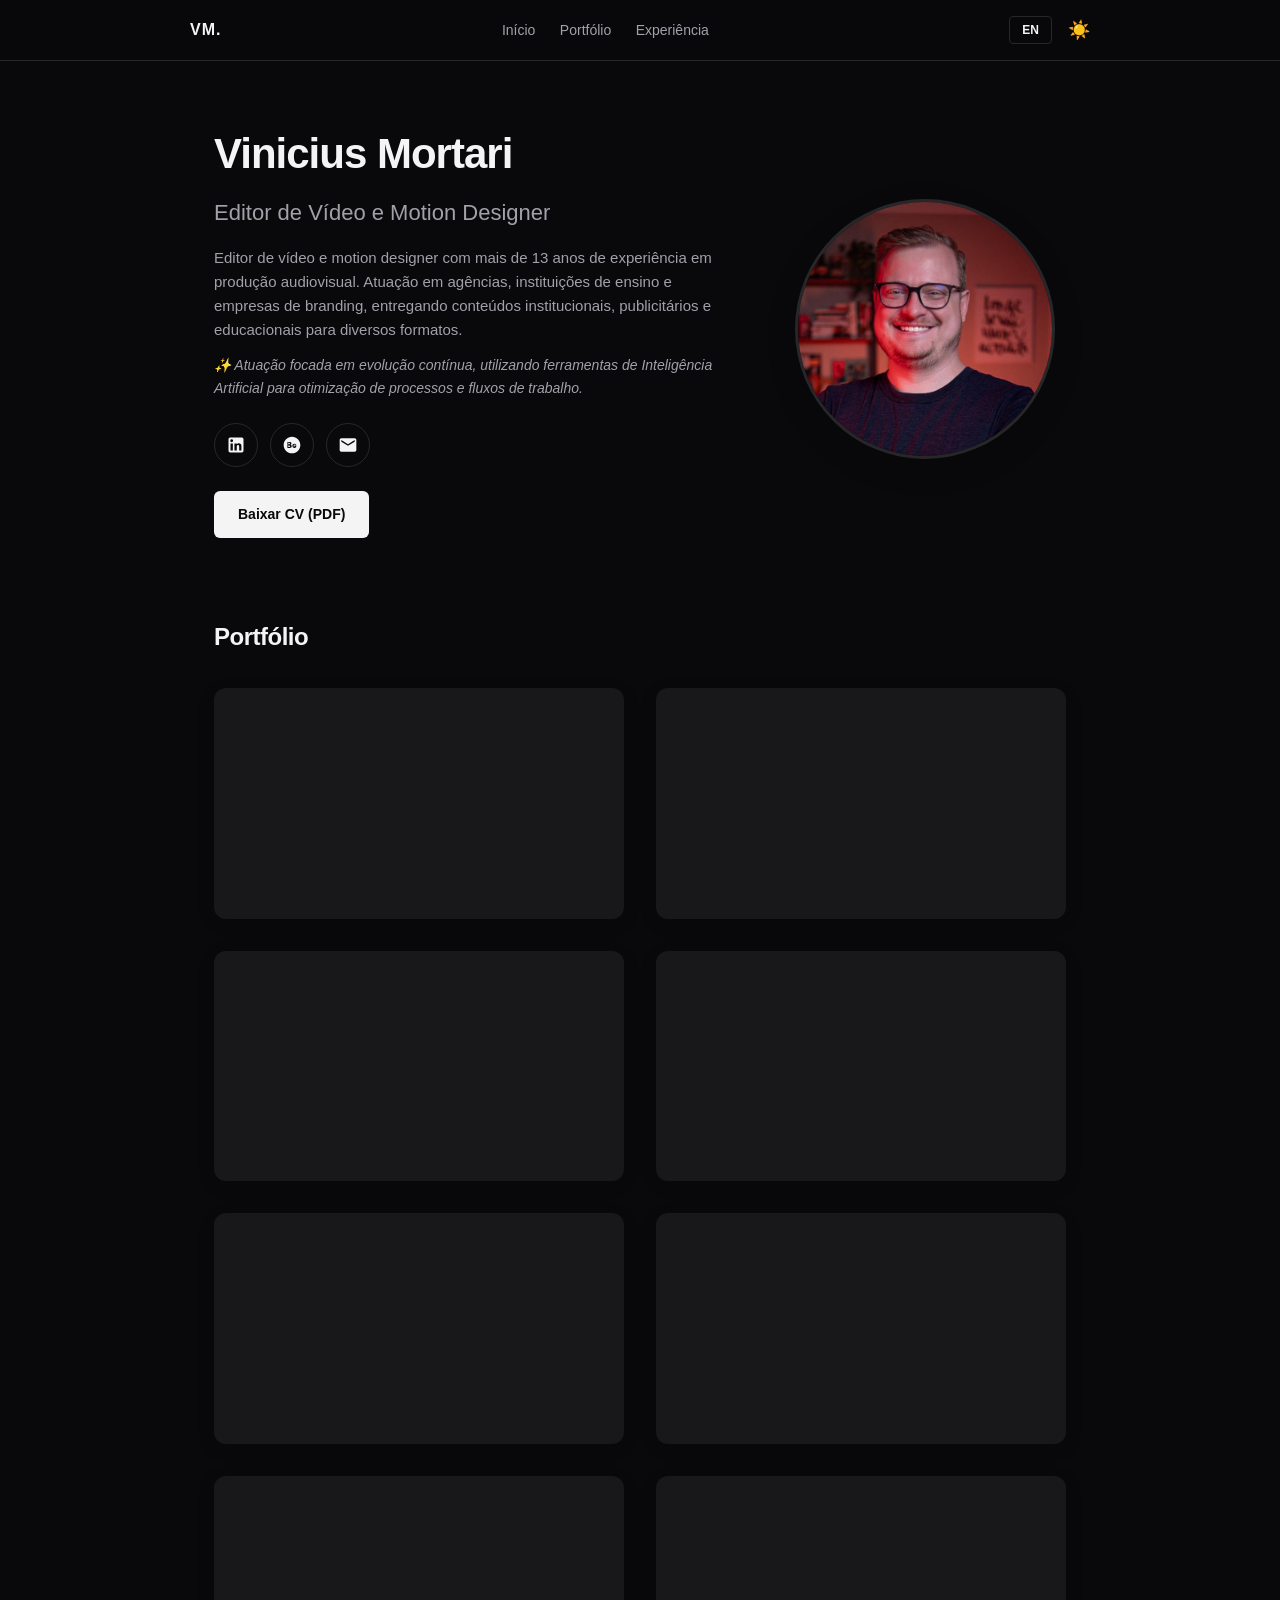
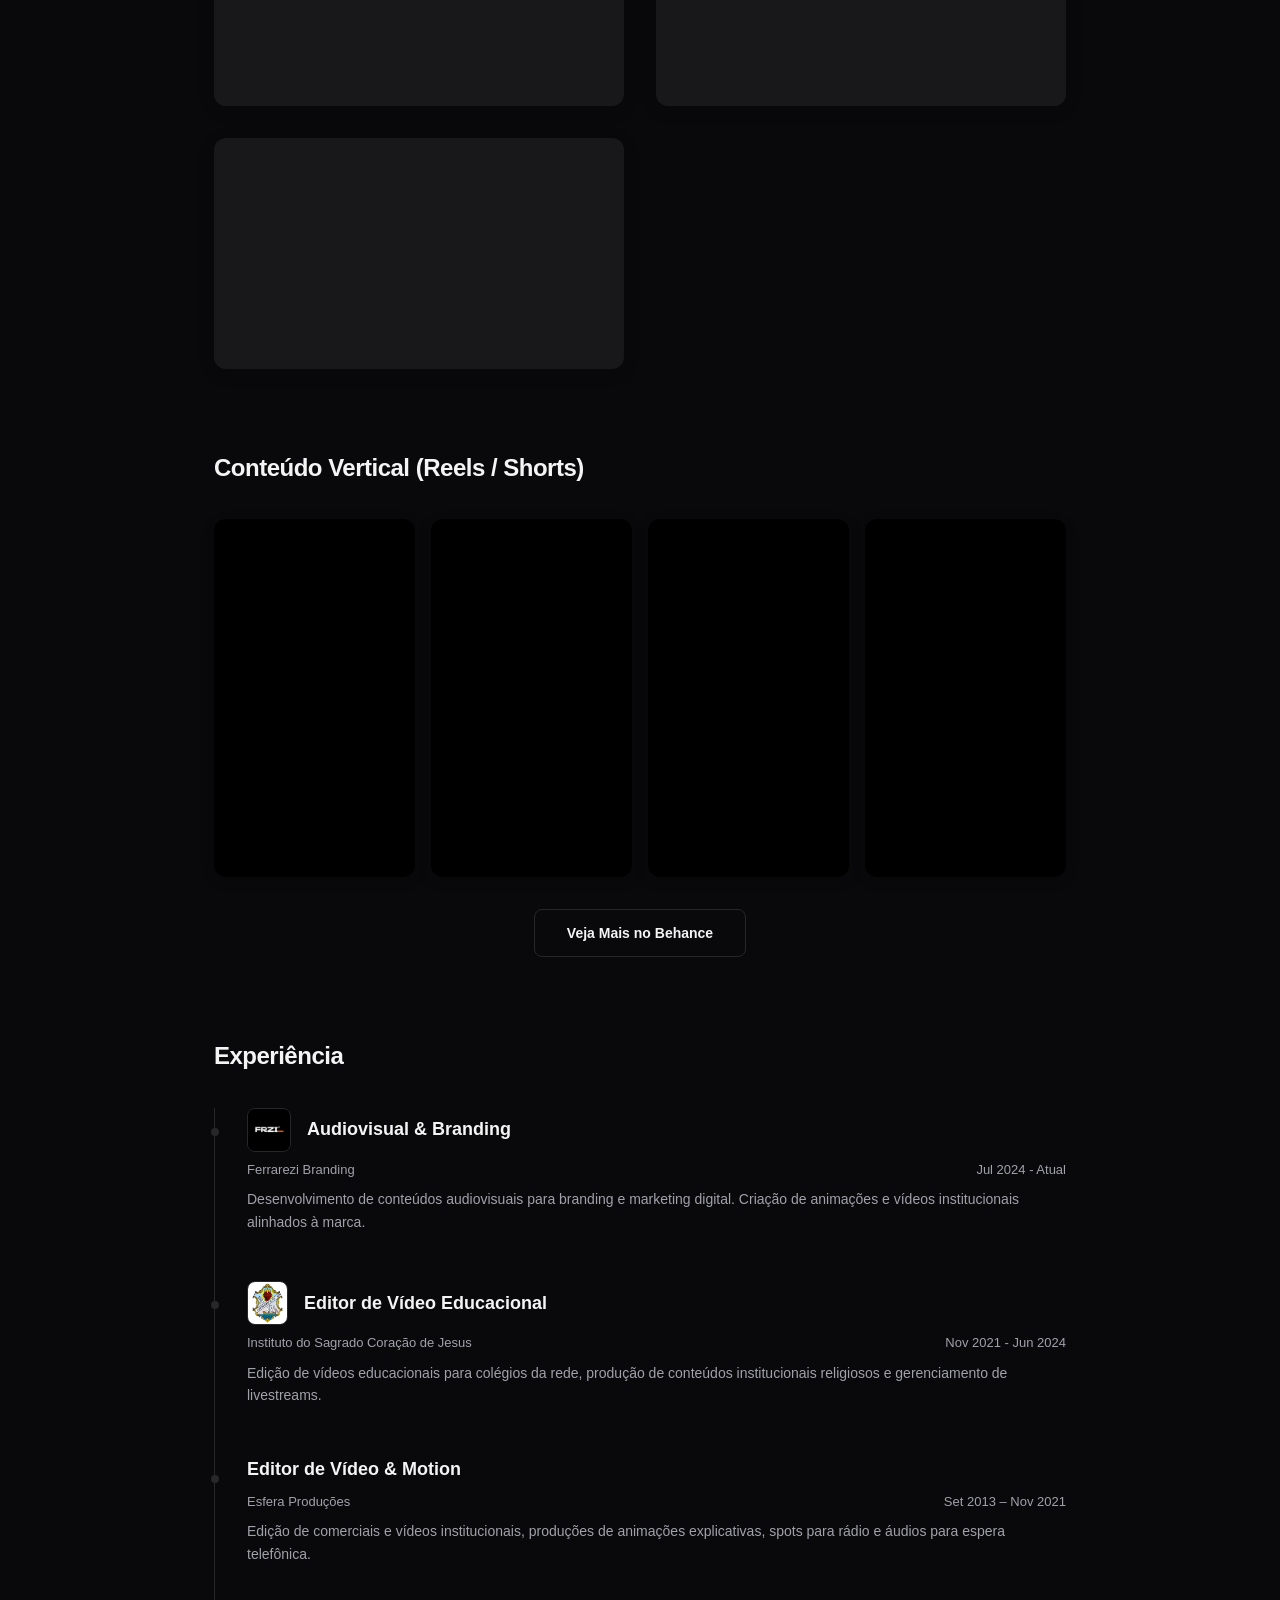
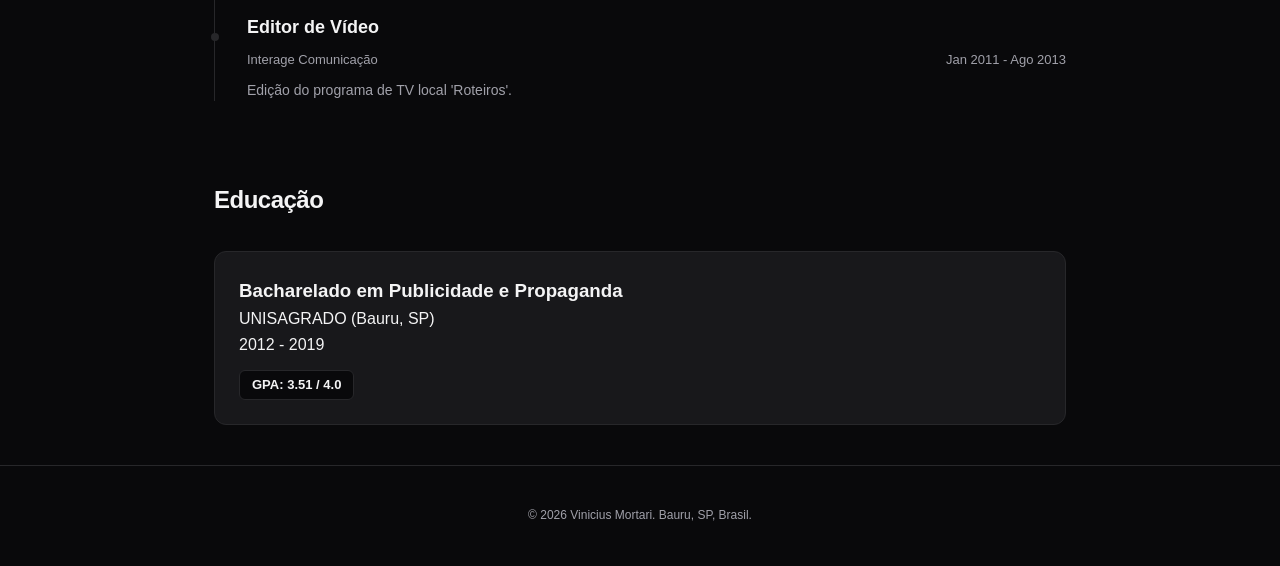
==== index.html @ b8428b9f "feat: add initial JavaScript and CSS files for portfolio website - Implemented language toggle funct" ====
<!DOCTYPE html>
<html lang="pt-BR" class="dark">
<head>
    <meta charset="UTF-8">
    <meta name="viewport" content="width=device-width, initial-scale=1.0">
    <title>Vinicius Mortari | Portfolio</title>
    <link rel="stylesheet" href="style.css">
</head>
<body>

    <header class="navbar">
        <div class="nav-container">
            <span class="logo">VM.</span>
            <nav class="nav-links">
                <a href="#hero" id="menu-home">Início</a>
                <a href="#portfolio" id="menu-portfolio">Portfólio</a>
                <a href="#experience" id="menu-experience">Experiência</a>
            </nav>
            <div class="controls">
                <button id="lang-toggle" class="btn-secondary">EN</button>
                <button id="theme-toggle" class="btn-icon">☀️</button>
            </div>
        </div>
    </header>

    <main class="container">
        
        <section id="hero" class="hero section-fade">
            <div class="hero-grid-layout">
                <div class="hero-text">
                    <h1 id="hero-title">Vinicius Mortari</h1>
                    <p id="hero-subtitle" class="subtitle">Editor de Vídeo e Motion Designer</p>
                    <p id="hero-summary" class="summary">
                        Editor de vídeo e motion designer com mais de 13 anos de experiência em produção audiovisual. Atuação em agências, instituições de ensino e empresas de branding, entregando conteúdos institucionais, publicitários e educacionais para diversos formatos.
                    </p>
                    <p id="hero-ia" class="ia-text">
                        ✨ Atuação focada em evolução contínua, utilizando ferramentas de Inteligência Artificial para otimização de processos e fluxos de trabalho.
                    </p>
                    
                    <div class="social-buttons">
                        <a href="http://www.linkedin.com/in/%20vinicius-mortari" target="_blank" class="btn-social" title="LinkedIn">
                            <svg viewBox="0 0 24 24"><path d="M19 3a2 2 0 0 1 2 2v14a2 2 0 0 1-2 2H5a2 2 0 0 1-2-2V5a2 2 0 0 1 2-2h14m-.5 15.5v-5.3a3.26 3.26 0 0 0-3.26-3.26c-.85 0-1.84.52-2.32 1.3v-1.11h-2.8v8.37h2.8v-4.67c0-.25.015-.51.09-.69.2-.5.65-1 1.41-1 1 0 1.39.75 1.39 1.86v4.5h2.8M6.81 8.56a1.68 1.68 0 0 0 1.68-1.68c0-.93-.75-1.69-1.68-1.69a1.69 1.69 0 0 0-1.69 1.69c0 .93.76 1.68 1.69 1.68m1.39 9.94v-8.37h-2.8v8.37h2.8z"/></svg>
                        </a>
                        <a href="https://www.behance.net/viniciusmortari" target="_blank" class="btn-social" title="Behance">
                            <svg viewBox="0 0 24 24"><path d="M22 12c0-5.52-4.48-10-10-10S2 6.48 2 12s4.48 10 10 10 10-4.48 10-10zM9.13 15.5H6.5v-7h2.63c1.55 0 2.25.75 2.25 1.75 0 .81-.44 1.38-1.19 1.56.94.19 1.44.81 1.44 1.81 0 1.13-.75 1.88-2.5 1.88zm8.06-2c0 1.25-.81 2.06-2.31 2.06-1.63 0-2.44-1.06-2.44-2.56 0-1.69.94-2.56 2.5-2.56 1.5 0 2.25.88 2.25 2.19h-3.69c0 .69.38 1.06 1.13 1.06.56 0 .88-.25.94-.69h.62zm-1.81-2.19c-.63 0-1 .31-1.06.94h2.06c0-.63-.37-.94-1-.94zM7.5 9.44v1.69h1c.69 0 1.06-.25 1.06-.81s-.38-.88-1.06-.88H7.5zm0 2.63V14.5h1.13c.75 0 1.19-.31 1.19-.94s-.44-.94-1.19-.94H7.5zm6.5-2.13h3.5v-.5h-3.5v-.5z"/></svg>
                        </a>
                        <a href="mailto:vmortari1@gmail.com" class="btn-social" title="Email">
                            <svg viewBox="0 0 24 24"><path d="M20 4H4c-1.1 0-1.99.9-1.99 2L2 18c0 1.1.9 2 2 2h16c1.1 0 2-.9 2-2V6c0-1.1-.9-2-2-2zm0 4l-8 5-8-5V6l8 5 8-5v2z"/></svg>
                        </a>
                    </div>
                    
                    <div class="cta-area">
                        <a id="cv-download" href="CURRICULO VINICIUS MORTARI PT-BR.pdf" download class="btn-primary">Baixar CV (PDF)</a>
                    </div>
                </div>
                <div class="hero-image-container">
                    <img src="perfil.png" alt="Vinicius Mortari" class="profile-img">
                </div>
            </div>
        </section>

        <section id="portfolio" class="portfolio section-fade">
            <h2 class="section-title" id="title-portfolio">Portfólio</h2>
            <div class="video-grid">
                <div class="video-container"><iframe src="https://www.youtube.com/embed/u_07-iX3cSE" allowfullscreen></iframe></div>
                <div class="video-container"><iframe src="https://www.youtube.com/embed/w677gJxGtpk" allowfullscreen></iframe></div>
                <div class="video-container"><iframe src="https://www.youtube.com/embed/IKOVL453Inc" allowfullscreen></iframe></div>
                <div class="video-container"><iframe src="https://www.youtube.com/embed/OimlVBDlj-g" allowfullscreen></iframe></div>
                <div class="video-container"><iframe src="https://www.youtube.com/embed/0wDun1YPsx0" allowfullscreen></iframe></div>
                <div class="video-container"><iframe src="https://www.youtube.com/embed/qpW9JSvvTech" allowfullscreen></iframe></div>
                <div class="video-container"><iframe src="https://www.youtube.com/embed/2f-5xvDmAp0" allowfullscreen></iframe></div>
                <div class="video-container"><iframe src="https://www.youtube.com/embed/OyKuP7ICm9Y" allowfullscreen></iframe></div>
                <div class="video-container"><iframe src="https://www.youtube.com/embed/8KquVuI4Ayg" allowfullscreen></iframe></div>
            </div>
        </section>

        <section class="vertical-portfolio section-fade">
            <h2 class="section-title" id="title-vertical">Conteúdo Vertical (Reels / Shorts)</h2>
            <div class="vimeo-grid">
                <div class="vimeo-container"><iframe src="https://player.vimeo.com/video/1115678721" allowfullscreen></iframe></div>
                <div class="vimeo-container"><iframe src="https://player.vimeo.com/video/1115678838" allowfullscreen></iframe></div>
                <div class="vimeo-container"><iframe src="https://player.vimeo.com/video/1115679079" allowfullscreen></iframe></div>
                <div class="vimeo-container"><iframe src="https://player.vimeo.com/video/1115679170" allowfullscreen></iframe></div>
            </div>
            <div class="see-more-container">
                <a href="https://www.behance.net/viniciusmortari" target="_blank" class="btn-secondary-large" id="btn-see-more">Veja Mais no Behance</a>
            </div>
        </section>

        <section id="experience" class="experience section-fade">
            <h2 class="section-title" id="title-experience">Experiência</h2>
            <div class="timeline" id="experience-list">
                </div>
        </section>

        <section class="education section-fade">
            <h2 class="section-title" id="title-education">Educação</h2>
            <div class="education-item">
                <h3 id="edu-course">Bacharelado em Publicidade e Propaganda</h3>
                <p class="company">UNISAGRADO (Bauru, SP)</p>
                <p class="period">2012 - 2019</p>
                <p class="gpa-badge">GPA: 3.51 / 4.0</p>
            </div>
        </section>
    </main>

    <footer>
        <p>© 2026 Vinicius Mortari. Bauru, SP, Brasil.</p>
    </footer>

    <script src="script.js"></script>
</body>
</html>
---- style.css ----
:root {
    --bg-color: #ffffff;
    --text-color: #18181b;
    --text-muted: #71717a;
    --border-color: #e4e4e7;
    --btn-bg: #18181b;
    --btn-text: #ffffff;
    --card-bg: #f4f4f5;
    --nav-bg: rgba(255, 255, 255, 0.8);
}

html.dark {
    --bg-color: #09090b;
    --text-color: #f4f4f5;
    --text-muted: #a1a1aa;
    --border-color: #27272a;
    --btn-bg: #f4f4f5;
    --btn-text: #09090b;
    --card-bg: #18181b;
    --nav-bg: rgba(9, 9, 11, 0.8);
}

* {
    margin: 0;
    padding: 0;
    box-sizing: border-box;
    scroll-behavior: smooth;
}

body {
    background-color: var(--bg-color);
    color: var(--text-color);
    font-family: -apple-system, BlinkMacSystemFont, "Segoe UI", Roboto, sans-serif;
    transition: background-color 0.3s, color 0.3s;
    line-height: 1.6;
    padding-top: 80px;
}

.container {
    max-width: 900px;
    margin: 0 auto;
    padding: 40px 24px;
}

/* NAVBAR FIXA COM EFEITO BLUR */
.navbar {
    position: fixed;
    top: 0;
    left: 0;
    width: 100%;
    background-color: var(--nav-bg);
    backdrop-filter: blur(12px);
    -webkit-backdrop-filter: blur(12px);
    border-bottom: 1px solid var(--border-color);
    z-index: 1000;
    padding: 16px 24px;
}

.nav-container {
    max-width: 900px;
    margin: 0 auto;
    display: flex;
    justify-content: space-between;
    align-items: center;
}

.nav-links a {
    color: var(--text-muted);
    text-decoration: none;
    font-size: 14px;
    font-weight: 500;
    margin-right: 20px;
    transition: color 0.2s;
}

.nav-links a:hover {
    color: var(--text-color);
}

.logo { font-weight: 700; letter-spacing: 1px; }
.controls { display: flex; align-items: center; gap: 16px; }

/* LAYOUT HERO COM FOTO */
.hero { margin-bottom: 80px; }
.hero-grid-layout {
    display: flex;
    flex-direction: column-reverse;
    gap: 32px;
}

@media(min-width: 768px) {
    .hero-grid-layout {
        display: grid;
        grid-template-columns: 1.3fr 0.7fr;
        align-items: center;
        gap: 48px;
    }
}

.hero h1 { font-size: 42px; font-weight: 800; letter-spacing: -1px; margin-bottom: 8px; }
.subtitle { font-size: 22px; color: var(--text-muted); margin-bottom: 16px; }
.summary { color: var(--text-muted); font-size: 15px; margin-bottom: 12px; }
.ia-text { font-size: 14px; color: var(--text-muted); font-style: italic; margin-bottom: 24px; }

.profile-img {
    width: 100%;
    max-width: 260px;
    border-radius: 50%;
    border: 3px solid var(--border-color);
    box-shadow: 0 10px 30px rgba(0,0,0,0.15);
    display: block;
    margin: 0 auto;
    transition: transform 0.3s;
}
.profile-img:hover { transform: scale(1.03); }

/* BOTÕES REDES SOCIAIS COM ÍCONES */
.social-buttons { display: flex; flex-wrap: wrap; gap: 12px; margin-bottom: 24px; }
.btn-social {
    border: 1px solid var(--border-color);
    padding: 10px;
    border-radius: 50%;
    display: flex;
    align-items: center;
    justify-content: center;
    transition: background 0.2s, transform 0.2s;
    width: 44px;
    height: 44px;
}
.btn-social svg {
    width: 20px;
    height: 20px;
    fill: var(--text-color);
    transition: fill 0.2s;
}
.btn-social:hover { background: var(--card-bg); transform: translateY(-2px); }

.btn-primary {
    background-color: var(--btn-bg);
    color: var(--btn-text);
    padding: 12px 24px;
    border-radius: 6px;
    text-decoration: none;
    font-size: 14px;
    font-weight: 600;
    display: inline-block;
    transition: opacity 0.2s;
}
.btn-primary:hover { opacity: 0.9; }

.btn-secondary {
    background: transparent; color: var(--text-color); border: 1px solid var(--border-color);
    padding: 6px 12px; border-radius: 4px; cursor: pointer; font-size: 12px; font-weight: 600;
}
.btn-icon { background: transparent; border: none; font-size: 18px; cursor: pointer; }

/* PORTFÓLIO YOUTUBE REAIS */
.portfolio { margin-bottom: 80px; }
.section-title { font-size: 24px; font-weight: 700; margin-bottom: 32px; letter-spacing: -0.5px; }

.video-grid {
    display: grid;
    grid-template-columns: 1fr;
    gap: 32px;
}
@media(min-width: 640px) { .video-grid { grid-template-columns: 1fr 1fr; } }

.video-container {
    aspect-ratio: 16/9;
    border-radius: 12px;
    overflow: hidden;
    background-color: var(--card-bg);
    box-shadow: 0 4px 20px rgba(0,0,0,0.08);
    transition: transform 0.3s, box-shadow 0.3s;
}
.video-container:hover { transform: translateY(-4px); box-shadow: 0 12px 30px rgba(0,0,0,0.15); }
.video-container iframe { width: 100%; height: 100%; border: none; }

/* GRID VERTICAL (VIMEO) */
.vertical-portfolio { margin-bottom: 80px; }
.vimeo-grid {
    display: grid;
    grid-template-columns: repeat(2, 1fr);
    gap: 16px;
}
@media(min-width: 768px) { .vimeo-grid { grid-template-columns: repeat(4, 1fr); } }

.vimeo-container {
    aspect-ratio: 9/16;
    border-radius: 12px;
    overflow: hidden;
    background: #000;
    box-shadow: 0 4px 15px rgba(0,0,0,0.1);
}
.vimeo-container iframe { width: 100%; height: 100%; border: none; }

.see-more-container { text-align: center; margin-top: 32px; }
.btn-secondary-large {
    display: inline-block; border: 1px solid var(--border-color); color: var(--text-color);
    padding: 12px 32px; border-radius: 8px; text-decoration: none; font-size: 14px; font-weight: 600; transition: background 0.2s;
}
.btn-secondary-large:hover { background: var(--card-bg); }

/* LINHA DO TEMPO CORRIGIDA (ALINHAMENTO ESQUERDO PERFEITO) */
.timeline { border-left: 1px solid var(--border-color); padding-left: 32px; margin-bottom: 80px; }
.timeline-item { position: relative; margin-bottom: 48px; }
.timeline-item::before {
    content: ''; position: absolute; width: 8px; height: 8px;
    background-color: var(--border-color); border-radius: 50%; left: -36px; top: 20px;
}

.exp-brand-header { display: flex; align-items: center; gap: 16px; margin-bottom: 8px; width: 100%; }
.company-logo { width: 44px; height: 44px; border-radius: 8px; object-fit: cover; border: 1px solid var(--border-color); }
.exp-meta { width: 100%; }
.exp-meta h3 { font-size: 18px; font-weight: 700; text-align: left; }

.company-info { display: flex; justify-content: space-between; font-size: 13px; color: var(--text-muted); font-weight: 500; margin-bottom: 8px; width: 100%; }
.exp-desc { font-size: 14px; color: var(--text-muted); text-align: left; }

.education-item { padding: 24px; background: var(--card-bg); border-radius: 12px; border: 1px solid var(--border-color); }
.gpa-badge { display: inline-block; background: var(--bg-color); padding: 4px 12px; border-radius: 6px; font-size: 13px; font-weight: 700; margin-top: 12px; border: 1px solid var(--border-color); }

/* EFEITO DE SCROLL FADE-IN */
.section-fade { opacity: 0; transform: translateY(20px); transition: opacity 0.6s ease-out, transform 0.6s ease-out; }
.section-fade.visible { opacity: 1; transform: translateY(0); }

footer { text-align: center; padding: 40px 24px; font-size: 12px; color: var(--text-muted); border-top: 1px solid var(--border-color); }
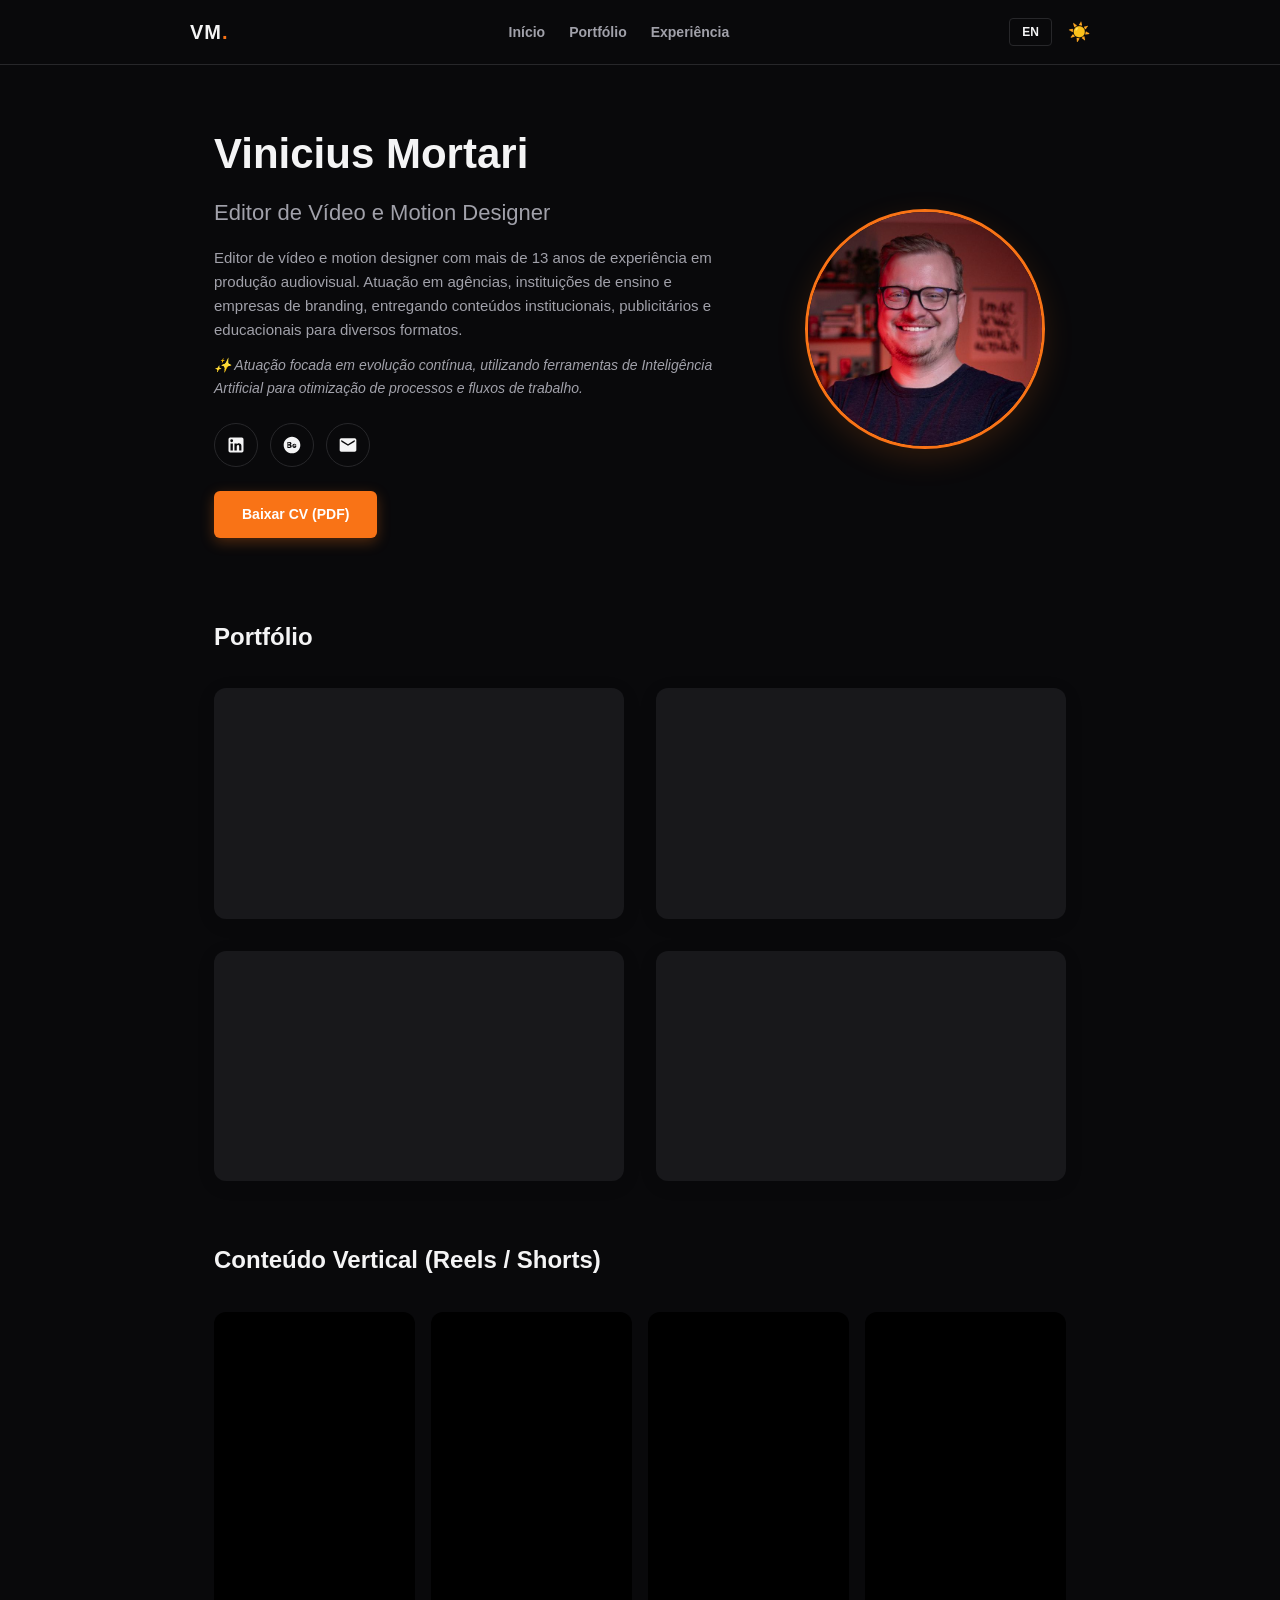
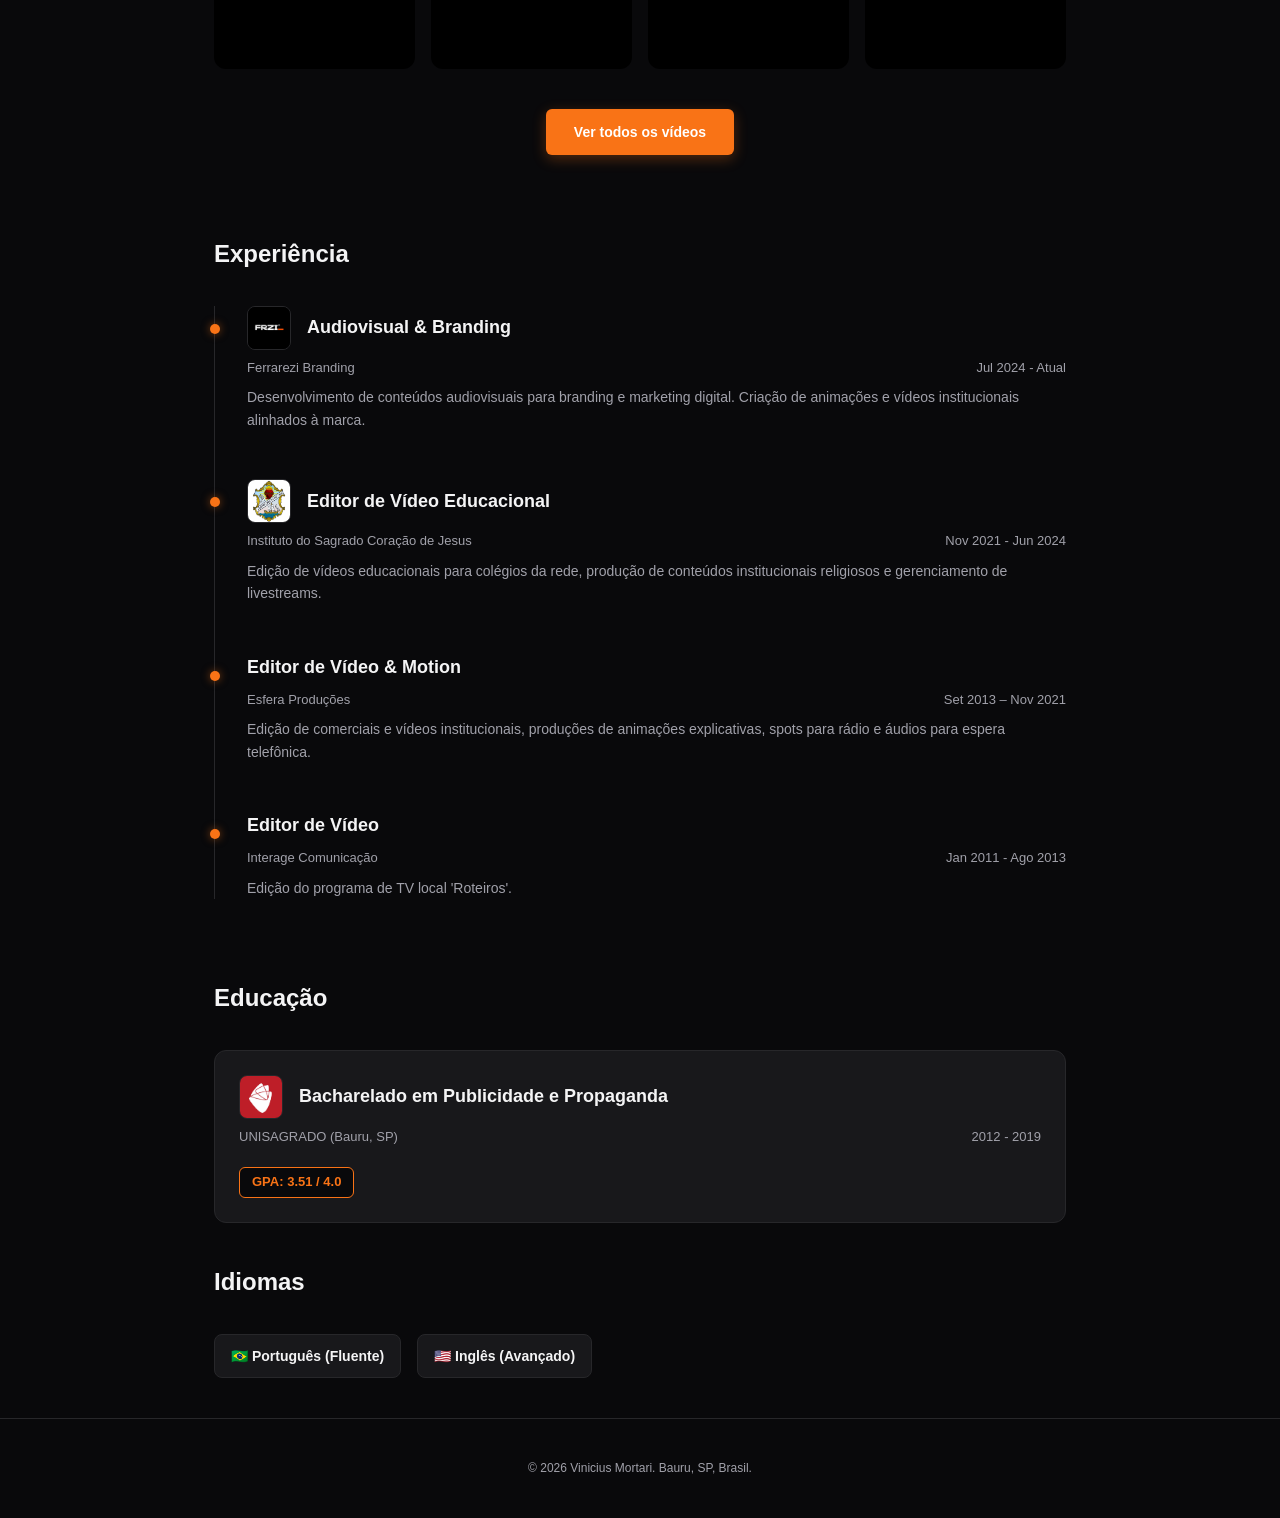
==== commit 8b93d524: "Refactor code structure for improved readability and maintainability" ====
--- a/index.html
+++ b/index.html
@@ -1,24 +1,77 @@
 <!DOCTYPE html>
 <html lang="pt-BR" class="dark">
 <head>
+    <script>(function(w,d,s,l,i){w[l]=w[l]||[];w[l].push({'gtm.start':
+    new Date().getTime(),event:'gtm.js'});var f=d.getElementsByTagName(s)[0],
+    j=d.createElement(s),dl=l!='dataLayer'?'&l='+l:'';j.async=true;j.src=
+    'https://www.googletagmanager.com/gtm.js?id='+i+dl;f.parentNode.insertBefore(j,f);
+    })(window,document,'script','dataLayer','GTM-P83WJLSZ');</script>
     <meta charset="UTF-8">
     <meta name="viewport" content="width=device-width, initial-scale=1.0">
-    <title>Vinicius Mortari | Portfolio</title>
+    
+    <title>Vinicius Mortari | Editor de Vídeo e Motion Designer</title>
+    <meta name="description" content="Portfólio profissional de Vinicius Mortari, editor de vídeo e motion designer com mais de 13 anos de experiência em produção audiovisual, comerciais e branding.">
+    <meta name="keywords" content="Editor de video, Motion Designer, Audiovisual, Vinicius Mortari, Bauru, Edição de vídeo, Reels, Shorts, Comerciais, Ferrarezi Branding">
+    <meta name="author" content="Vinicius Mortari">
+    <link rel="canonical" href="https://oscarmoscaoli.github.io/vini_cv/">
+    
+    <link rel="icon" href="data:,">
+
+    <meta property="og:type" content="website">
+    <meta property="og:url" content="https://oscarmoscaoli.github.io/vini_cv/">
+    <meta property="og:title" content="Vinicius Mortari | Editor de Vídeo e Motion Designer">
+    <meta property="og:description" content="Mais de 13 anos de experiência desenvolvendo conteúdos audiovisuais de alto impacto para marcas e instituições.">
+    <meta property="og:image" content="https://oscarmoscaoli.github.io/vini_cv/perfil.png">
+
+    <meta property="twitter:card" content="summary_large_image">
+    <meta property="twitter:url" content="https://oscarmoscaoli.github.io/vini_cv/">
+    <meta property="twitter:title" content="Vinicius Mortari | Editor de Vídeo e Motion Designer">
+    <meta property="twitter:description" content="Mais de 13 anos de experiência desenvolvendo conteúdos audiovisuais de alto impacto.">
+    <meta property="twitter:image" content="https://oscarmoscaoli.github.io/vini_cv/perfil.png">
+
+    <script type="application/ld+json">
+    {
+      "@context": "https://schema.org",
+      "@type": "Person",
+      "name": "Vinicius Mortari",
+      "jobTitle": "Video Editor & Motion Designer",
+      "url": "https://oscarmoscaoli.github.io/vini_cv/",
+      "address": {
+        "@type": "PostalAddress",
+        "addressLocality": "Bauru",
+        "addressRegion": "SP",
+        "addressCountry": "BR"
+      },
+      "sameAs": [
+        "http://www.linkedin.com/in/%20vinicius-mortari",
+        "https://www.behance.net/viniciusmortari"
+      ]
+    }
+    </script>
+
     <link rel="stylesheet" href="style.css">
 </head>
 <body>
-
+    <noscript><iframe src="https://www.googletagmanager.com/ns.html?id=GTM-P83WJLSZ"
+    height="0" width="0" style="display:none;visibility:hidden"></iframe></noscript>
     <header class="navbar">
         <div class="nav-container">
-            <span class="logo">VM.</span>
-            <nav class="nav-links">
+            <span class="logo">VM<span class="accent">.</span></span>
+            
+            <nav class="nav-links" id="nav-menu">
                 <a href="#hero" id="menu-home">Início</a>
                 <a href="#portfolio" id="menu-portfolio">Portfólio</a>
                 <a href="#experience" id="menu-experience">Experiência</a>
             </nav>
+
             <div class="controls">
                 <button id="lang-toggle" class="btn-secondary">EN</button>
                 <button id="theme-toggle" class="btn-icon">☀️</button>
+                <button id="menu-toggle" class="hamburger" aria-label="Menu">
+                    <span></span>
+                    <span></span>
+                    <span></span>
+                </button>
             </div>
         </div>
     </header>
@@ -28,7 +81,7 @@
         <section id="hero" class="hero section-fade">
             <div class="hero-grid-layout">
                 <div class="hero-text">
-                    <h1 id="hero-title">Vinicius Mortari</h1>
+                    <h1>Vinicius Mortari</h1>
                     <p id="hero-subtitle" class="subtitle">Editor de Vídeo e Motion Designer</p>
                     <p id="hero-summary" class="summary">
                         Editor de vídeo e motion designer com mais de 13 anos de experiência em produção audiovisual. Atuação em agências, instituições de ensino e empresas de branding, entregando conteúdos institucionais, publicitários e educacionais para diversos formatos.
@@ -66,11 +119,6 @@
                 <div class="video-container"><iframe src="https://www.youtube.com/embed/w677gJxGtpk" allowfullscreen></iframe></div>
                 <div class="video-container"><iframe src="https://www.youtube.com/embed/IKOVL453Inc" allowfullscreen></iframe></div>
                 <div class="video-container"><iframe src="https://www.youtube.com/embed/OimlVBDlj-g" allowfullscreen></iframe></div>
-                <div class="video-container"><iframe src="https://www.youtube.com/embed/0wDun1YPsx0" allowfullscreen></iframe></div>
-                <div class="video-container"><iframe src="https://www.youtube.com/embed/qpW9JSvvTech" allowfullscreen></iframe></div>
-                <div class="video-container"><iframe src="https://www.youtube.com/embed/2f-5xvDmAp0" allowfullscreen></iframe></div>
-                <div class="video-container"><iframe src="https://www.youtube.com/embed/OyKuP7ICm9Y" allowfullscreen></iframe></div>
-                <div class="video-container"><iframe src="https://www.youtube.com/embed/8KquVuI4Ayg" allowfullscreen></iframe></div>
             </div>
         </section>
 
@@ -82,8 +130,9 @@
                 <div class="vimeo-container"><iframe src="https://player.vimeo.com/video/1115679079" allowfullscreen></iframe></div>
                 <div class="vimeo-container"><iframe src="https://player.vimeo.com/video/1115679170" allowfullscreen></iframe></div>
             </div>
+            
             <div class="see-more-container">
-                <a href="https://www.behance.net/viniciusmortari" target="_blank" class="btn-secondary-large" id="btn-see-more">Veja Mais no Behance</a>
+                <a href="portfolio.html" class="btn-primary" id="btn-all-videos">Ver todos os vídeos</a>
             </div>
         </section>
 
@@ -96,10 +145,25 @@
         <section class="education section-fade">
             <h2 class="section-title" id="title-education">Educação</h2>
             <div class="education-item">
-                <h3 id="edu-course">Bacharelado em Publicidade e Propaganda</h3>
-                <p class="company">UNISAGRADO (Bauru, SP)</p>
-                <p class="period">2012 - 2019</p>
+                <div class="exp-brand-header">
+                    <img src="unisagrado.jpg" class="company-logo" alt="UNISAGRADO">
+                    <div class="exp-meta">
+                        <h3 id="edu-course">Bacharelado em Publicidade e Propaganda</h3>
+                    </div>
+                </div>
+                <div class="company-info" style="margin-top: 8px;">
+                    <span class="company">UNISAGRADO (Bauru, SP)</span>
+                    <span class="period">2012 - 2019</span>
+                </div>
                 <p class="gpa-badge">GPA: 3.51 / 4.0</p>
+            </div>
+        </section>
+
+        <section class="languages section-fade" style="margin-top: 40px;">
+            <h2 class="section-title" id="title-languages">Idiomas</h2>
+            <div class="lang-container">
+                <span class="lang-badge" id="lang-pt">🇧🇷 Português (Fluente)</span>
+                <span class="lang-badge" id="lang-en">🇺🇸 Inglês (Avançado)</span>
             </div>
         </section>
     </main>
--- a/style.css
+++ b/style.css
@@ -6,7 +6,9 @@
     --btn-bg: #18181b;
     --btn-text: #ffffff;
     --card-bg: #f4f4f5;
-    --nav-bg: rgba(255, 255, 255, 0.8);
+    --nav-bg: #ffffff;
+    --accent-color: #f97316; /* Laranja de Destaque */
+    --accent-hover: #ea580c;
 }
 
 html.dark {
@@ -17,7 +19,7 @@
     --btn-bg: #f4f4f5;
     --btn-text: #09090b;
     --card-bg: #18181b;
-    --nav-bg: rgba(9, 9, 11, 0.8);
+    --nav-bg: #09090b;
 }
 
 * {
@@ -42,17 +44,17 @@
     padding: 40px 24px;
 }
 
-/* NAVBAR FIXA COM EFEITO BLUR */
+.accent { color: var(--accent-color) !important; font-weight: bold; }
+
+/* NAVBAR FIXA COM LAYER DO MENU CORRIGIDA */
 .navbar {
     position: fixed;
     top: 0;
     left: 0;
     width: 100%;
     background-color: var(--nav-bg);
-    backdrop-filter: blur(12px);
-    -webkit-backdrop-filter: blur(12px);
     border-bottom: 1px solid var(--border-color);
-    z-index: 1000;
+    z-index: 9999;
     padding: 16px 24px;
 }
 
@@ -64,29 +66,64 @@
     align-items: center;
 }
 
+.logo { font-weight: 700; letter-spacing: 1px; font-size: 20px; }
+
+/* MENU RESPONSIVO MOBILE */
+.nav-links {
+    display: none;
+    flex-direction: column;
+    position: absolute;
+    top: 60px;
+    left: 0;
+    width: 100%;
+    background-color: var(--nav-bg);
+    border-bottom: 1px solid var(--border-color);
+    padding: 24px;
+    gap: 20px;
+    box-shadow: 0 10px 20px rgba(0,0,0,0.1);
+}
+
+.nav-links.active { display: flex !important; }
+
 .nav-links a {
     color: var(--text-muted);
     text-decoration: none;
-    font-size: 14px;
-    font-weight: 500;
-    margin-right: 20px;
+    font-size: 16px;
+    font-weight: 600;
     transition: color 0.2s;
 }
-
-.nav-links a:hover {
-    color: var(--text-color);
-}
-
-.logo { font-weight: 700; letter-spacing: 1px; }
-.controls { display: flex; align-items: center; gap: 16px; }
-
-/* LAYOUT HERO COM FOTO */
+.nav-links a:hover { color: var(--accent-color); }
+
+@media(min-width: 768px) {
+    .nav-links {
+        display: flex;
+        flex-direction: row;
+        position: static;
+        width: auto;
+        box-shadow: none;
+        padding: 0;
+        gap: 24px;
+        border: none;
+    }
+    .nav-links a { font-size: 14px; }
+}
+
+.controls { display: flex; align-items: center; gap: 16px; z-index: 10000; }
+
+/* BOTÃO HAMBURGUER */
+.hamburger {
+    background: transparent; border: none; cursor: pointer; display: flex; flex-direction: column; gap: 5px; padding: 4px;
+}
+.hamburger span { display: block; width: 24px; height: 2px; background-color: var(--text-color); transition: transform 0.3s, opacity 0.3s; }
+@media(min-width: 768px) { .hamburger { display: none; } }
+
+.hamburger.active span:nth-child(1) { transform: translateY(7px) rotate(45deg); }
+.hamburger.active span:nth-child(2) { opacity: 0; }
+.hamburger.active span:nth-child(3) { transform: translateY(-7px) rotate(-45deg); }
+
+/* HERO SECTION */
 .hero { margin-bottom: 80px; }
-.hero-grid-layout {
-    display: flex;
-    flex-direction: column-reverse;
-    gap: 32px;
-}
+.hero-grid-layout { display: flex; flex-direction: column-reverse; gap: 32px; }
 
 @media(min-width: 768px) {
     .hero-grid-layout {
@@ -97,56 +134,33 @@
     }
 }
 
-.hero h1 { font-size: 42px; font-weight: 800; letter-spacing: -1px; margin-bottom: 8px; }
+.hero h1 { font-size: 42px; font-weight: 800; tracking-tight: -1px; margin-bottom: 8px; }
 .subtitle { font-size: 22px; color: var(--text-muted); margin-bottom: 16px; }
 .summary { color: var(--text-muted); font-size: 15px; margin-bottom: 12px; }
 .ia-text { font-size: 14px; color: var(--text-muted); font-style: italic; margin-bottom: 24px; }
 
 .profile-img {
-    width: 100%;
-    max-width: 260px;
-    border-radius: 50%;
-    border: 3px solid var(--border-color);
-    box-shadow: 0 10px 30px rgba(0,0,0,0.15);
-    display: block;
-    margin: 0 auto;
-    transition: transform 0.3s;
-}
-.profile-img:hover { transform: scale(1.03); }
-
-/* BOTÕES REDES SOCIAIS COM ÍCONES */
+    width: 100%; max-width: 240px; border-radius: 50%; border: 3px solid var(--accent-color); 
+    box-shadow: 0 10px 30px rgba(249, 115, 22, 0.15); display: block; margin: 0 auto;
+}
+
+/* BOTÕES SOCIAIS */
 .social-buttons { display: flex; flex-wrap: wrap; gap: 12px; margin-bottom: 24px; }
 .btn-social {
-    border: 1px solid var(--border-color);
-    padding: 10px;
-    border-radius: 50%;
-    display: flex;
-    align-items: center;
-    justify-content: center;
-    transition: background 0.2s, transform 0.2s;
-    width: 44px;
-    height: 44px;
-}
-.btn-social svg {
-    width: 20px;
-    height: 20px;
-    fill: var(--text-color);
-    transition: fill 0.2s;
-}
-.btn-social:hover { background: var(--card-bg); transform: translateY(-2px); }
-
+    border: 1px solid var(--border-color); padding: 10px; border-radius: 50%; display: flex;
+    align-items: center; justify-content: center; transition: border-color 0.2s, transform 0.2s; width: 44px; height: 44px;
+}
+.btn-social svg { width: 20px; height: 20px; fill: var(--text-color); transition: fill 0.2s; }
+.btn-social:hover { border-color: var(--accent-color); transform: translateY(-2px); }
+.btn-social:hover svg { fill: var(--accent-color); }
+
+/* BOTÕES EM DESTAQUE LARANJA */
 .btn-primary {
-    background-color: var(--btn-bg);
-    color: var(--btn-text);
-    padding: 12px 24px;
-    border-radius: 6px;
-    text-decoration: none;
-    font-size: 14px;
-    font-weight: 600;
-    display: inline-block;
-    transition: opacity 0.2s;
-}
-.btn-primary:hover { opacity: 0.9; }
+    background-color: var(--accent-color); color: #ffffff !important; padding: 12px 28px; border-radius: 6px;
+    text-decoration: none; font-size: 14px; font-weight: 600; display: inline-block; transition: background-color 0.2s, transform 0.2s;
+    box-shadow: 0 4px 14px rgba(249, 115, 22, 0.3); border: none; cursor: pointer;
+}
+.btn-primary:hover { background-color: var(--accent-hover); transform: translateY(-1px); }
 
 .btn-secondary {
     background: transparent; color: var(--text-color); border: 1px solid var(--border-color);
@@ -154,74 +168,71 @@
 }
 .btn-icon { background: transparent; border: none; font-size: 18px; cursor: pointer; }
 
-/* PORTFÓLIO YOUTUBE REAIS */
-.portfolio { margin-bottom: 80px; }
-.section-title { font-size: 24px; font-weight: 700; margin-bottom: 32px; letter-spacing: -0.5px; }
-
-.video-grid {
-    display: grid;
-    grid-template-columns: 1fr;
-    gap: 32px;
-}
+/* GRIDS DE VÍDEO COMPLETO */
+.portfolio { margin-bottom: 60px; }
+.section-title { font-size: 24px; font-weight: 700; margin-bottom: 32px; }
+
+.video-grid { display: grid; grid-template-columns: 1fr; gap: 32px; }
 @media(min-width: 640px) { .video-grid { grid-template-columns: 1fr 1fr; } }
 
-.video-container {
-    aspect-ratio: 16/9;
-    border-radius: 12px;
-    overflow: hidden;
-    background-color: var(--card-bg);
-    box-shadow: 0 4px 20px rgba(0,0,0,0.08);
-    transition: transform 0.3s, box-shadow 0.3s;
-}
-.video-container:hover { transform: translateY(-4px); box-shadow: 0 12px 30px rgba(0,0,0,0.15); }
+.video-container { aspect-ratio: 16/9; border-radius: 12px; overflow: hidden; background-color: var(--card-bg); box-shadow: 0 4px 20px rgba(0,0,0,0.08); }
 .video-container iframe { width: 100%; height: 100%; border: none; }
 
-/* GRID VERTICAL (VIMEO) */
+/* PORTFÓLIO VERTICAL ADAPTÁVEL (2 colunas mobile, 4 colunas desktop) */
 .vertical-portfolio { margin-bottom: 80px; }
-.vimeo-grid {
-    display: grid;
-    grid-template-columns: repeat(2, 1fr);
-    gap: 16px;
-}
+.vimeo-grid { display: grid; grid-template-columns: repeat(2, 1fr); gap: 16px; }
 @media(min-width: 768px) { .vimeo-grid { grid-template-columns: repeat(4, 1fr); } }
 
-.vimeo-container {
-    aspect-ratio: 9/16;
-    border-radius: 12px;
-    overflow: hidden;
-    background: #000;
-    box-shadow: 0 4px 15px rgba(0,0,0,0.1);
-}
+.vimeo-container { aspect-ratio: 9/16; border-radius: 12px; overflow: hidden; background: #000; }
 .vimeo-container iframe { width: 100%; height: 100%; border: none; }
 
-.see-more-container { text-align: center; margin-top: 32px; }
-.btn-secondary-large {
-    display: inline-block; border: 1px solid var(--border-color); color: var(--text-color);
-    padding: 12px 32px; border-radius: 8px; text-decoration: none; font-size: 14px; font-weight: 600; transition: background 0.2s;
-}
-.btn-secondary-large:hover { background: var(--card-bg); }
-
-/* LINHA DO TEMPO CORRIGIDA (ALINHAMENTO ESQUERDO PERFEITO) */
+.see-more-container { text-align: center; margin-top: 40px; }
+
+/* LINHA DO TEMPO */
 .timeline { border-left: 1px solid var(--border-color); padding-left: 32px; margin-bottom: 80px; }
 .timeline-item { position: relative; margin-bottom: 48px; }
 .timeline-item::before {
-    content: ''; position: absolute; width: 8px; height: 8px;
-    background-color: var(--border-color); border-radius: 50%; left: -36px; top: 20px;
+    content: ''; position: absolute; width: 10px; height: 10px; background-color: var(--accent-color); border-radius: 50%; left: -37px; top: 18px; box-shadow: 0 0 8px rgba(249, 115, 22, 0.5);
 }
 
 .exp-brand-header { display: flex; align-items: center; gap: 16px; margin-bottom: 8px; width: 100%; }
 .company-logo { width: 44px; height: 44px; border-radius: 8px; object-fit: cover; border: 1px solid var(--border-color); }
-.exp-meta { width: 100%; }
 .exp-meta h3 { font-size: 18px; font-weight: 700; text-align: left; }
 
 .company-info { display: flex; justify-content: space-between; font-size: 13px; color: var(--text-muted); font-weight: 500; margin-bottom: 8px; width: 100%; }
 .exp-desc { font-size: 14px; color: var(--text-muted); text-align: left; }
 
 .education-item { padding: 24px; background: var(--card-bg); border-radius: 12px; border: 1px solid var(--border-color); }
-.gpa-badge { display: inline-block; background: var(--bg-color); padding: 4px 12px; border-radius: 6px; font-size: 13px; font-weight: 700; margin-top: 12px; border: 1px solid var(--border-color); }
-
-/* EFEITO DE SCROLL FADE-IN */
+.gpa-badge { display: inline-block; background: var(--bg-color); padding: 4px 12px; border-radius: 6px; font-size: 13px; font-weight: 700; margin-top: 12px; border: 1px solid var(--accent-color); color: var(--accent-color); }
+
+/* SCROLL REVEAL EFFECT */
 .section-fade { opacity: 0; transform: translateY(20px); transition: opacity 0.6s ease-out, transform 0.6s ease-out; }
 .section-fade.visible { opacity: 1; transform: translateY(0); }
 
-footer { text-align: center; padding: 40px 24px; font-size: 12px; color: var(--text-muted); border-top: 1px solid var(--border-color); }+footer { text-align: center; padding: 40px 24px; font-size: 12px; color: var(--text-muted); border-top: 1px solid var(--border-color); }
+
+/* SESSÃO DE IDIOMAS */
+.lang-container {
+    display: flex;
+    gap: 16px;
+    flex-wrap: wrap;
+}
+
+.lang-badge {
+    display: inline-flex;
+    align-items: center;
+    gap: 8px;
+    background: var(--card-bg);
+    padding: 10px 16px;
+    border-radius: 8px;
+    font-size: 14px;
+    font-weight: 600;
+    border: 1px solid var(--border-color);
+    color: var(--text-color);
+    transition: transform 0.2s, border-color 0.2s;
+}
+
+.lang-badge:hover {
+    transform: translateY(-2px);
+    border-color: var(--accent-color);
+}
